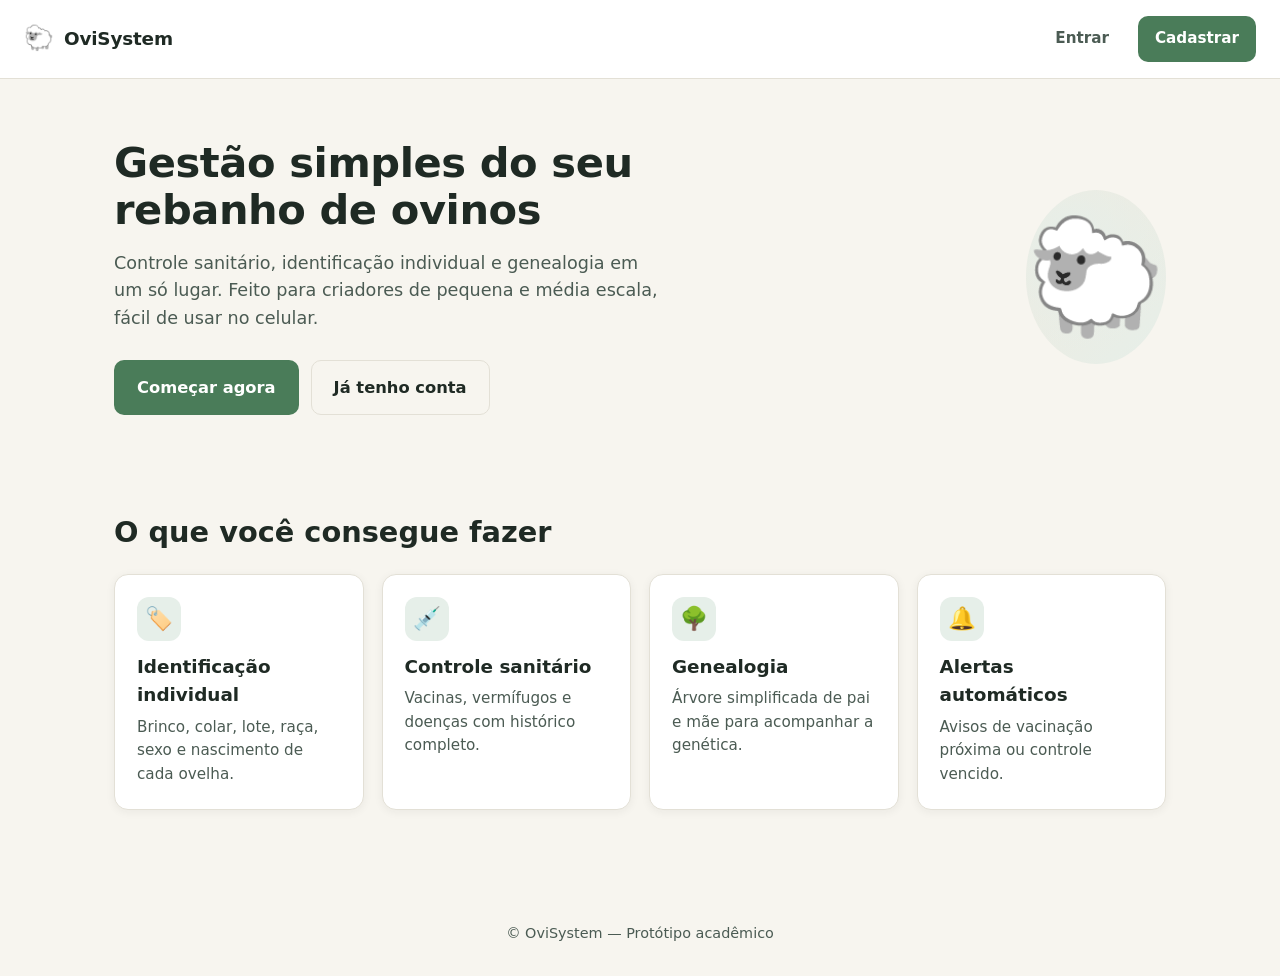
==== OviSystem/index.html @ 1cbdc472 "Add files via upload" ====
<!DOCTYPE html>
<html lang="pt-br">
<head>
  <meta charset="UTF-8" />
  <meta name="viewport" content="width=device-width, initial-scale=1" />
  <title>OviSystem — Gestão de Ovinos</title>
  <meta name="description" content="Sistema simples de gestão sanitária e genética para criadores de ovinos de pequena e média escala." />
  <link rel="stylesheet" href="views/assets/_common/styles/reset.css" />
  <link rel="stylesheet" href="views/assets/_common/styles/base.css" />
  <link rel="stylesheet" href="views/assets/_common/styles/home.css" />
</head>
<body>
  <header class="topbar">
    <a href="index.html" class="brand">
      <span class="brand__mark" aria-hidden="true">🐑</span>
      <span class="brand__name">OviSystem</span>
    </a>
    <nav class="topbar__nav">
      <a href="views/login.html" class="btn btn--ghost">Entrar</a>
      <a href="views/cadastro.html" class="btn btn--primary">Cadastrar</a>
    </nav>
  </header>
  <main>
    <section class="hero">
      <div class="hero__content">
        <h1>Gestão simples do seu rebanho de ovinos</h1>
        <p class="hero__lead">
          Controle sanitário, identificação individual e genealogia em um só lugar.
          Feito para criadores de pequena e média escala, fácil de usar no celular.
        </p>
        <div class="hero__cta">
          <a href="views/cadastro.html" class="btn btn--primary btn--lg">Começar agora</a>
          <a href="views/login.html" class="btn btn--outline btn--lg">Já tenho conta</a>
        </div>
      </div>
      <div class="hero__art" aria-hidden="true">
        <div class="hero__circle"></div>
        <div class="hero__sheep">🐑</div>
      </div>
    </section>
    <section class="features">
      <h2>O que você consegue fazer</h2>
      <div class="features__grid">
        <article class="feature">
          <div class="feature__icon">🏷️</div>
          <h3>Identificação individual</h3>
          <p>Brinco, colar, lote, raça, sexo e nascimento de cada ovelha.</p>
        </article>
        <article class="feature">
          <div class="feature__icon">💉</div>
          <h3>Controle sanitário</h3>
          <p>Vacinas, vermífugos e doenças com histórico completo.</p>
        </article>
        <article class="feature">
          <div class="feature__icon">🌳</div>
          <h3>Genealogia</h3>
          <p>Árvore simplificada de pai e mãe para acompanhar a genética.</p>
        </article>
        <article class="feature">
          <div class="feature__icon">🔔</div>
          <h3>Alertas automáticos</h3>
          <p>Avisos de vacinação próxima ou controle vencido.</p>
        </article>
      </div>
    </section>
  </main>
  <footer class="footer">
    <p>© OviSystem — Protótipo acadêmico</p>
  </footer>
</body>
</html>
---- OviSystem/views/assets/_common/styles/base.css ----
:root {
  --bg: #f7f5ef;
  --surface: #ffffff;
  --ink: #1f2a24;
  --ink-soft: #4b5b53;
  --muted: #7a8a82;
  --line: #e3e0d6;
  --primary: #4a7c59;
  --primary-dark: #355c41;
  --primary-soft: #e6efe9;
  --accent: #c9a14a;
  --danger: #b3382c;
  --radius: 14px;
  --radius-sm: 10px;
  --shadow: 0 2px 10px rgba(31, 42, 36, .06);
  --shadow-lg: 0 12px 32px rgba(31, 42, 36, .14);
  --font: system-ui, -apple-system, "Segoe UI", Roboto, "Helvetica Neue", Arial, sans-serif;
}
body {
  font-family: var(--font);
  font-size: 17px;
  line-height: 1.55;
  color: var(--ink);
  background: var(--bg);
}
h1 { font-size: clamp(1.8rem, 2.4vw + 1rem, 2.6rem); line-height: 1.15; letter-spacing: -0.01em; }
h2 { font-size: clamp(1.4rem, 1.2vw + 1rem, 1.8rem); line-height: 1.2; }
h3 { font-size: 1.15rem; }
p { color: var(--ink-soft); }
.muted { color: var(--muted); }
/* Topbar */
.topbar {
  display: flex; align-items: center; justify-content: space-between;
  padding: 16px 24px; background: var(--surface);
  border-bottom: 1px solid var(--line); position: sticky; top: 0; z-index: 10;
}
.topbar--app { background: var(--surface); }
.brand { display: flex; align-items: center; gap: 10px; font-weight: 700; color: var(--ink); }
.brand__mark { font-size: 1.5rem; }
.brand__name { font-size: 1.15rem; letter-spacing: -0.01em; }
.brand__tag {
  margin-left: 8px; padding: 2px 8px; border-radius: 999px;
  background: var(--primary-soft); color: var(--primary-dark);
  font-size: .72rem; font-weight: 600; text-transform: uppercase; letter-spacing: .05em;
}
.topbar__nav { display: flex; align-items: center; gap: 12px; }
.navlink {
  padding: 8px 12px; border-radius: var(--radius-sm); color: var(--ink-soft); font-weight: 500;
}
.navlink:hover { background: var(--primary-soft); color: var(--primary-dark); }
.navlink--active { background: var(--primary-soft); color: var(--primary-dark); }
/* Buttons */
.btn {
  display: inline-flex; align-items: center; justify-content: center;
  gap: 8px; padding: 10px 16px; border-radius: var(--radius-sm);
  font-weight: 600; font-size: .95rem; transition: all .15s ease;
  border: 1px solid transparent; min-height: 42px;
}
.btn--lg { padding: 14px 22px; font-size: 1.02rem; min-height: 50px; }
.btn--block { width: 100%; }
.btn--primary { background: var(--primary); color: #fff; }
.btn--primary:hover { background: var(--primary-dark); }
.btn--outline { background: transparent; border-color: var(--line); color: var(--ink); }
.btn--outline:hover { border-color: var(--primary); color: var(--primary-dark); }
.btn--ghost { background: transparent; color: var(--ink-soft); }
.btn--ghost:hover { background: var(--primary-soft); color: var(--primary-dark); }
.btn--danger { background: var(--danger); color: #fff; }
.btn--danger:hover { background: #8e2a20; }
/* Links */
.link { color: var(--primary-dark); font-weight: 600; }
.link:hover { text-decoration: underline; }
/* Footer */
.footer { padding: 32px 24px; text-align: center; color: var(--muted); font-size: .9rem; }
/* App container */
.app {
  max-width: 1100px; margin: 0 auto; padding: 28px 24px 80px;
}
.page-header {
  display: flex; justify-content: space-between; align-items: flex-end;
  gap: 16px; margin-bottom: 24px; flex-wrap: wrap;
}
/* Forms */
.form { display: flex; flex-direction: column; gap: 14px; }
.field { display: flex; flex-direction: column; gap: 6px; }
.field > span { font-size: .9rem; font-weight: 600; color: var(--ink); }
.field input, .field select, .field textarea {
  padding: 12px 14px; border: 1px solid var(--line); border-radius: var(--radius-sm);
  background: var(--surface); transition: border-color .15s;
}
.field input:focus, .field select:focus {
  outline: none; border-color: var(--primary);
  box-shadow: 0 0 0 3px var(--primary-soft);
}
.form__grid { display: grid; grid-template-columns: 1fr 1fr; gap: 14px; }
.form__row { display: flex; justify-content: space-between; align-items: center; gap: 12px; }
.checkbox { display: inline-flex; align-items: center; gap: 8px; color: var(--ink-soft); font-size: .95rem; }
/* Card */
.card {
  background: var(--surface); border: 1px solid var(--line);
  border-radius: var(--radius); box-shadow: var(--shadow); overflow: hidden;
}
.card__head {
  padding: 18px 20px; border-bottom: 1px solid var(--line);
  display: flex; justify-content: space-between; align-items: center; gap: 12px; flex-wrap: wrap;
}
/* Modal */
.modal { position: fixed; inset: 0; z-index: 50; display: flex; align-items: center; justify-content: center; padding: 20px; }
.modal__backdrop { position: absolute; inset: 0; background: rgba(15, 23, 19, .45); }
.modal__card {
  position: relative; background: var(--surface); border-radius: var(--radius);
  width: 100%; max-width: 520px; max-height: 90vh; overflow: hidden;
  display: flex; flex-direction: column; box-shadow: var(--shadow-lg);
}
.modal__head, .modal__foot {
  padding: 16px 20px; display: flex; align-items: center; justify-content: space-between; gap: 12px;
}
.modal__head { border-bottom: 1px solid var(--line); }
.modal__foot { border-top: 1px solid var(--line); justify-content: flex-end; }
.modal__body { padding: 20px; overflow: auto; }
.iconbtn { width: 36px; height: 36px; border-radius: 8px; color: var(--ink-soft); }
.iconbtn:hover { background: var(--primary-soft); color: var(--primary-dark); }
@media (max-width: 600px) {
  .form__grid { grid-template-columns: 1fr; }
  .topbar { padding: 12px 16px; }
  .topbar__nav { gap: 6px; }
  .navlink { padding: 6px 8px; font-size: .9rem; }
  body { font-size: 16px; }
}
---- OviSystem/views/assets/_common/styles/home.css ----
.hero {
  max-width: 1100px; margin: 0 auto; padding: 60px 24px;
  display: grid; grid-template-columns: 1.2fr 1fr; gap: 40px; align-items: center;
}
.hero__content h1 { margin-bottom: 16px; }
.hero__lead { font-size: 1.1rem; margin-bottom: 28px; max-width: 52ch; }
.hero__cta { display: flex; gap: 12px; flex-wrap: wrap; }
.hero__art {
  position: relative; aspect-ratio: 1; max-width: 360px; margin-left: auto;
  display: flex; align-items: center; justify-content: center;
}
.hero__circle {
  position: absolute; inset: 0;
  background: radial-gradient(circle at 30% 30%, var(--primary-soft), transparent 70%),
              linear-gradient(135deg, #f0eadf, #e6efe9);
  border-radius: 50%;
}
.hero__sheep { position: relative; font-size: 7rem; }
.features {
  max-width: 1100px; margin: 0 auto; padding: 40px 24px 80px;
}
.features h2 { margin-bottom: 24px; }
.features__grid {
  display: grid; gap: 18px;
  grid-template-columns: repeat(auto-fit, minmax(220px, 1fr));
}
.feature {
  background: var(--surface); border: 1px solid var(--line);
  border-radius: var(--radius); padding: 22px; box-shadow: var(--shadow);
}
.feature__icon {
  width: 44px; height: 44px; border-radius: 12px;
  background: var(--primary-soft); display: grid; place-items: center;
  font-size: 1.4rem; margin-bottom: 12px;
}
.feature h3 { margin-bottom: 6px; }
.feature p { font-size: .95rem; }
@media (max-width: 800px) {
  .hero { grid-template-columns: 1fr; padding: 40px 20px; text-align: center; }
  .hero__cta { justify-content: center; }
  .hero__art { margin: 0 auto; max-width: 240px; }
  .hero__sheep { font-size: 5rem; }
}
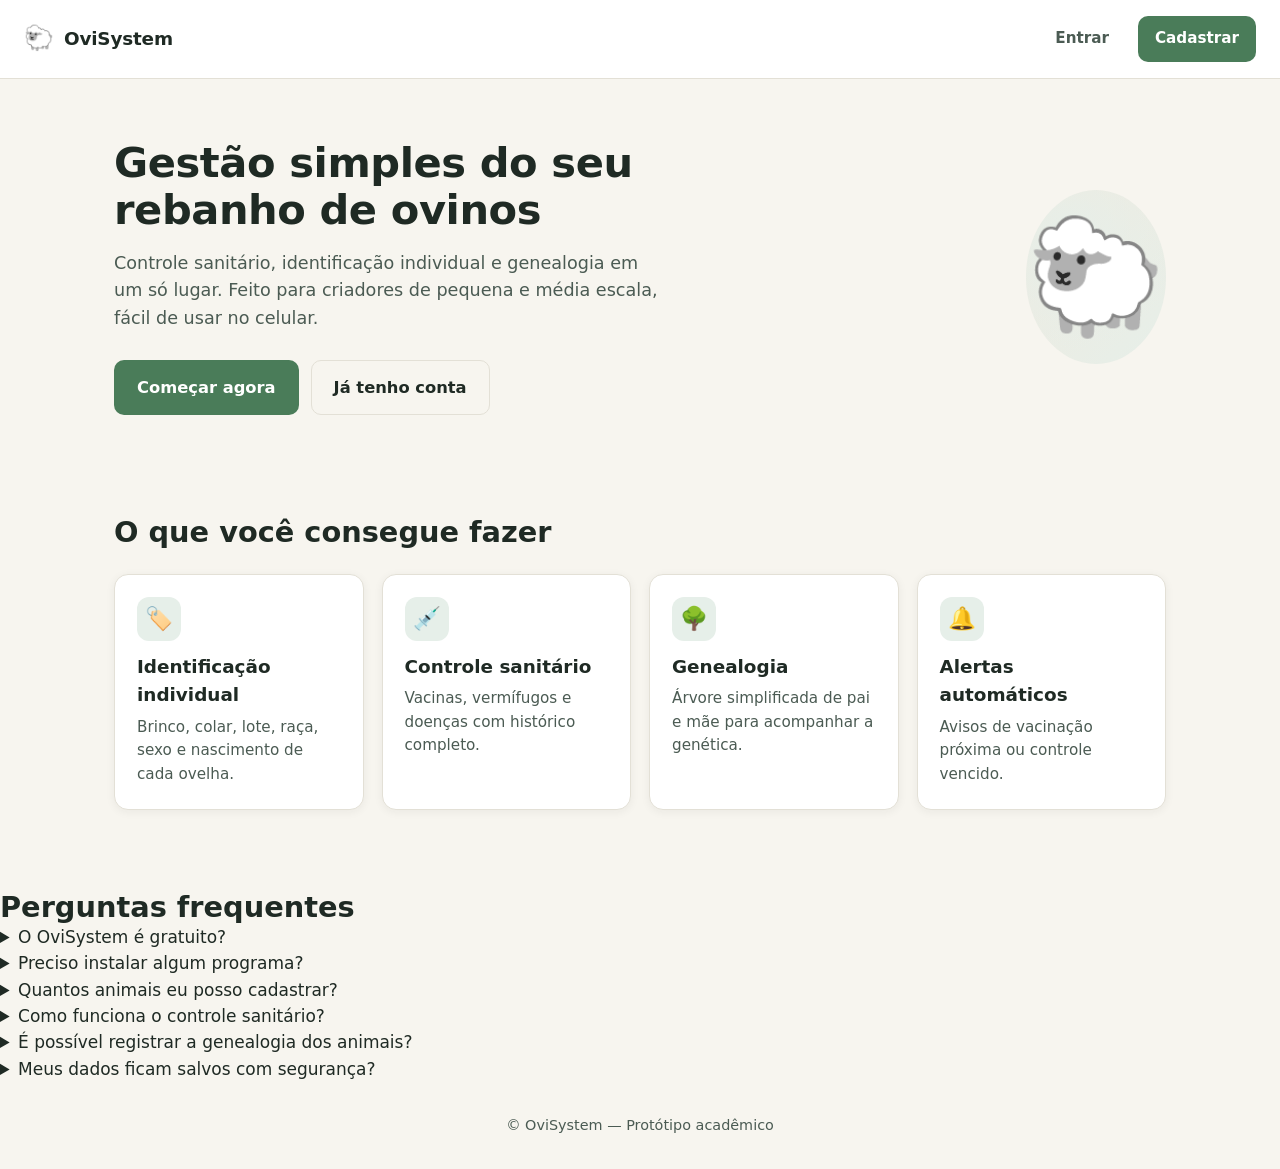
==== commit 61783f7e: "Add files via upload" ====
--- a/OviSystem/index.html
+++ b/OviSystem/index.html
@@ -8,6 +8,7 @@
   <link rel="stylesheet" href="views/assets/_common/styles/reset.css" />
   <link rel="stylesheet" href="views/assets/_common/styles/base.css" />
   <link rel="stylesheet" href="views/assets/_common/styles/home.css" />
+  <script src="views/assets/app/scripts/faqs.js" async></script>
 </head>
 <body>
   <header class="topbar">
@@ -63,6 +64,47 @@
         </article>
       </div>
     </section>
+    <section class="faq">
+      <h2>Perguntas frequentes</h2>
+      <ul class="faq__list">
+        <li>
+          <details class="faq__item">
+            <summary>O OviSystem é gratuito?</summary>
+            <p>Sim. Este é um protótipo acadêmico e pode ser usado livremente para fins de estudo e demonstração.</p>
+          </details>
+        </li>
+        <li>
+          <details class="faq__item">
+            <summary>Preciso instalar algum programa?</summary>
+            <p>Não. O OviSystem funciona direto do navegador, tanto no computador quanto no celular.</p>
+          </details>
+        </li>
+        <li>
+          <details class="faq__item">
+            <summary>Quantos animais eu posso cadastrar?</summary>
+            <p>Não há limite de cadastro. O sistema foi pensado para criadores de pequena e média escala, mas comporta rebanhos maiores.</p>
+          </details>
+        </li>
+        <li>
+          <details class="faq__item">
+            <summary>Como funciona o controle sanitário?</summary>
+            <p>Você registra vacinas, vermífugos e ocorrências de doenças para cada animal, com histórico completo e alertas automáticos de vencimento.</p>
+          </details>
+        </li>
+        <li>
+          <details class="faq__item">
+            <summary>É possível registrar a genealogia dos animais?</summary>
+            <p>Sim. É possível vincular pai e mãe de cada ovelha para montar uma árvore genealógica simplificada.</p>
+          </details>
+        </li>
+        <li>
+          <details class="faq__item">
+            <summary>Meus dados ficam salvos com segurança?</summary>
+            <p>Os dados ficam vinculados à sua conta, acessível somente após login.</p>
+          </details>
+        </li>
+      </ul>
+    </section>
   </main>
   <footer class="footer">
     <p>© OviSystem — Protótipo acadêmico</p>
